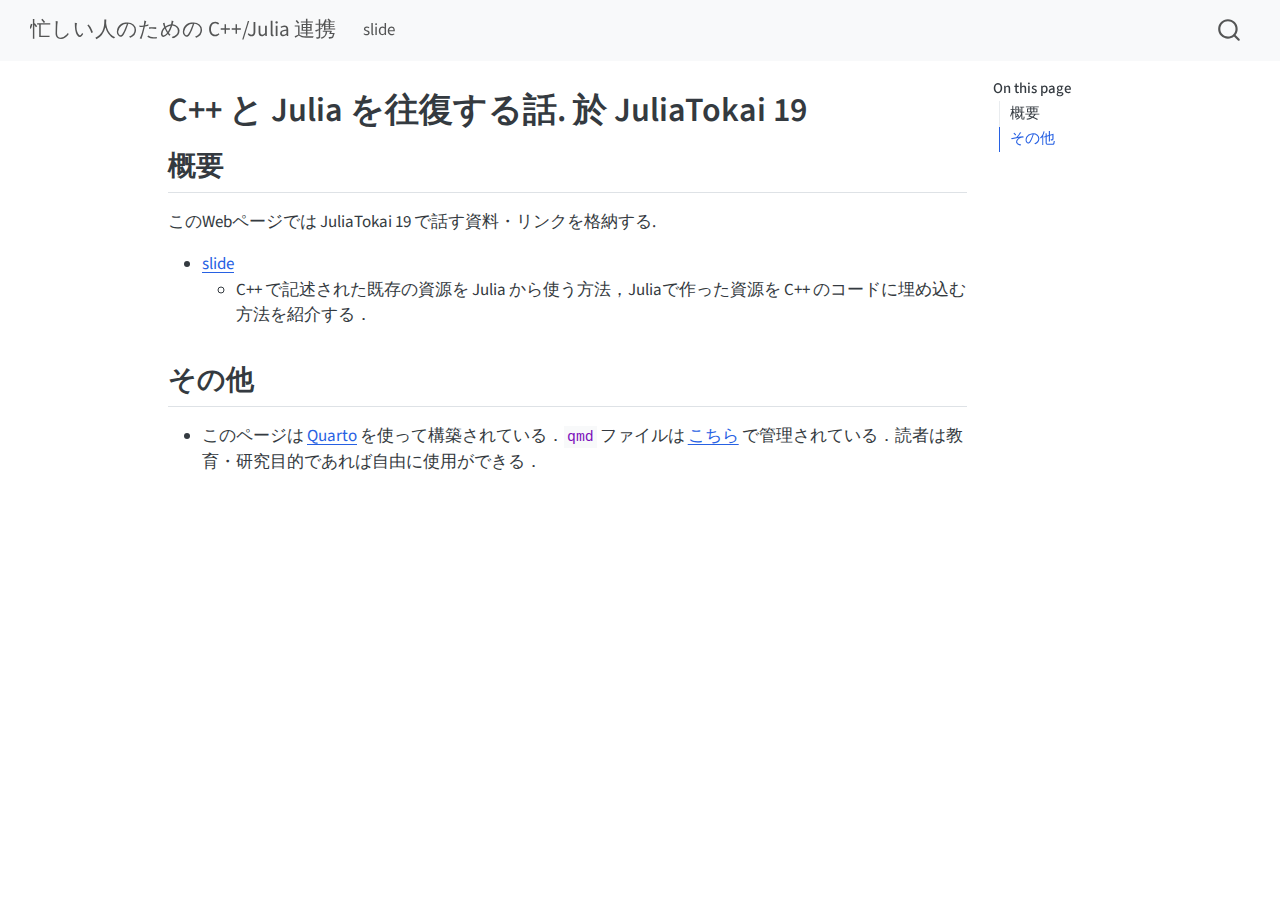
==== index.html @ 9eff5a00 "Built site for gh-pages" ====
<!DOCTYPE html>
<html xmlns="http://www.w3.org/1999/xhtml" lang="en" xml:lang="en"><head>

<meta charset="utf-8">
<meta name="generator" content="quarto-1.5.46">

<meta name="viewport" content="width=device-width, initial-scale=1.0, user-scalable=yes">


<title>C++ と Julia を往復する話. 於 JuliaTokai 19 – 忙しい人のための C++/Julia 連携</title>
<style>
code{white-space: pre-wrap;}
span.smallcaps{font-variant: small-caps;}
div.columns{display: flex; gap: min(4vw, 1.5em);}
div.column{flex: auto; overflow-x: auto;}
div.hanging-indent{margin-left: 1.5em; text-indent: -1.5em;}
ul.task-list{list-style: none;}
ul.task-list li input[type="checkbox"] {
  width: 0.8em;
  margin: 0 0.8em 0.2em -1em; /* quarto-specific, see https://github.com/quarto-dev/quarto-cli/issues/4556 */ 
  vertical-align: middle;
}
</style>


<script src="site_libs/quarto-nav/quarto-nav.js"></script>
<script src="site_libs/quarto-nav/headroom.min.js"></script>
<script src="site_libs/clipboard/clipboard.min.js"></script>
<script src="site_libs/quarto-search/autocomplete.umd.js"></script>
<script src="site_libs/quarto-search/fuse.min.js"></script>
<script src="site_libs/quarto-search/quarto-search.js"></script>
<meta name="quarto:offset" content="./">
<script src="site_libs/quarto-html/quarto.js"></script>
<script src="site_libs/quarto-html/popper.min.js"></script>
<script src="site_libs/quarto-html/tippy.umd.min.js"></script>
<script src="site_libs/quarto-html/anchor.min.js"></script>
<link href="site_libs/quarto-html/tippy.css" rel="stylesheet">
<link href="site_libs/quarto-html/quarto-syntax-highlighting.css" rel="stylesheet" id="quarto-text-highlighting-styles">
<script src="site_libs/bootstrap/bootstrap.min.js"></script>
<link href="site_libs/bootstrap/bootstrap-icons.css" rel="stylesheet">
<link href="site_libs/bootstrap/bootstrap.min.css" rel="stylesheet" id="quarto-bootstrap" data-mode="light">
<script id="quarto-search-options" type="application/json">{
  "location": "navbar",
  "copy-button": false,
  "collapse-after": 3,
  "panel-placement": "end",
  "type": "overlay",
  "limit": 50,
  "keyboard-shortcut": [
    "f",
    "/",
    "s"
  ],
  "show-item-context": false,
  "language": {
    "search-no-results-text": "No results",
    "search-matching-documents-text": "matching documents",
    "search-copy-link-title": "Copy link to search",
    "search-hide-matches-text": "Hide additional matches",
    "search-more-match-text": "more match in this document",
    "search-more-matches-text": "more matches in this document",
    "search-clear-button-title": "Clear",
    "search-text-placeholder": "",
    "search-detached-cancel-button-title": "Cancel",
    "search-submit-button-title": "Submit",
    "search-label": "Search"
  }
}</script>


</head>

<body class="nav-fixed">

<div id="quarto-search-results"></div>
  <header id="quarto-header" class="headroom fixed-top">
    <nav class="navbar navbar-expand-lg " data-bs-theme="dark">
      <div class="navbar-container container-fluid">
      <div class="navbar-brand-container mx-auto">
    <a class="navbar-brand" href="./index.html">
    <span class="navbar-title">忙しい人のための C++/Julia 連携</span>
    </a>
  </div>
            <div id="quarto-search" class="" title="Search"></div>
          <button class="navbar-toggler" type="button" data-bs-toggle="collapse" data-bs-target="#navbarCollapse" aria-controls="navbarCollapse" role="menu" aria-expanded="false" aria-label="Toggle navigation" onclick="if (window.quartoToggleHeadroom) { window.quartoToggleHeadroom(); }">
  <span class="navbar-toggler-icon"></span>
</button>
          <div class="collapse navbar-collapse" id="navbarCollapse">
            <ul class="navbar-nav navbar-nav-scroll me-auto">
  <li class="nav-item">
    <a class="nav-link" href="./slide/slide.html"> 
<span class="menu-text">slide</span></a>
  </li>  
</ul>
          </div> <!-- /navcollapse -->
            <div class="quarto-navbar-tools">
</div>
      </div> <!-- /container-fluid -->
    </nav>
</header>
<!-- content -->
<div id="quarto-content" class="quarto-container page-columns page-rows-contents page-layout-article page-navbar">
<!-- sidebar -->
<!-- margin-sidebar -->
    <div id="quarto-margin-sidebar" class="sidebar margin-sidebar">
        <nav id="TOC" role="doc-toc" class="toc-active">
    <h2 id="toc-title">On this page</h2>
   
  <ul>
  <li><a href="#概要" id="toc-概要" class="nav-link active" data-scroll-target="#概要">概要</a></li>
  <li><a href="#その他" id="toc-その他" class="nav-link" data-scroll-target="#その他">その他</a></li>
  </ul>
</nav>
    </div>
<!-- main -->
<main class="content" id="quarto-document-content">

<header id="title-block-header" class="quarto-title-block default">
<div class="quarto-title">
<h1 class="title">C++ と Julia を往復する話. 於 JuliaTokai 19</h1>
</div>



<div class="quarto-title-meta">

    
  
    
  </div>
  


</header>


<section id="概要" class="level2">
<h2 class="anchored" data-anchor-id="概要">概要</h2>
<p>このWebページでは JuliaTokai 19 で話す資料・リンクを格納する.</p>
<ul>
<li><a href="./slide/slide.html">slide</a>
<ul>
<li>C++ で記述された既存の資源を Julia から使う方法，Juliaで作った資源を C++ のコードに埋め込む方法を紹介する．</li>
</ul></li>
</ul>
</section>
<section id="その他" class="level2">
<h2 class="anchored" data-anchor-id="その他">その他</h2>
<ul>
<li>このページは <a href="https://quarto.org/">Quarto</a> を使って構築されている．<code>qmd</code> ファイルは <a href="https://github.com/AtelierArith/cxx_et_julia">こちら</a> で管理されている．読者は教育・研究目的であれば自由に使用ができる．</li>
</ul>


</section>

</main> <!-- /main -->
<script id="quarto-html-after-body" type="application/javascript">
window.document.addEventListener("DOMContentLoaded", function (event) {
  const toggleBodyColorMode = (bsSheetEl) => {
    const mode = bsSheetEl.getAttribute("data-mode");
    const bodyEl = window.document.querySelector("body");
    if (mode === "dark") {
      bodyEl.classList.add("quarto-dark");
      bodyEl.classList.remove("quarto-light");
    } else {
      bodyEl.classList.add("quarto-light");
      bodyEl.classList.remove("quarto-dark");
    }
  }
  const toggleBodyColorPrimary = () => {
    const bsSheetEl = window.document.querySelector("link#quarto-bootstrap");
    if (bsSheetEl) {
      toggleBodyColorMode(bsSheetEl);
    }
  }
  toggleBodyColorPrimary();  
  const icon = "";
  const anchorJS = new window.AnchorJS();
  anchorJS.options = {
    placement: 'right',
    icon: icon
  };
  anchorJS.add('.anchored');
  const isCodeAnnotation = (el) => {
    for (const clz of el.classList) {
      if (clz.startsWith('code-annotation-')) {                     
        return true;
      }
    }
    return false;
  }
  const onCopySuccess = function(e) {
    // button target
    const button = e.trigger;
    // don't keep focus
    button.blur();
    // flash "checked"
    button.classList.add('code-copy-button-checked');
    var currentTitle = button.getAttribute("title");
    button.setAttribute("title", "Copied!");
    let tooltip;
    if (window.bootstrap) {
      button.setAttribute("data-bs-toggle", "tooltip");
      button.setAttribute("data-bs-placement", "left");
      button.setAttribute("data-bs-title", "Copied!");
      tooltip = new bootstrap.Tooltip(button, 
        { trigger: "manual", 
          customClass: "code-copy-button-tooltip",
          offset: [0, -8]});
      tooltip.show();    
    }
    setTimeout(function() {
      if (tooltip) {
        tooltip.hide();
        button.removeAttribute("data-bs-title");
        button.removeAttribute("data-bs-toggle");
        button.removeAttribute("data-bs-placement");
      }
      button.setAttribute("title", currentTitle);
      button.classList.remove('code-copy-button-checked');
    }, 1000);
    // clear code selection
    e.clearSelection();
  }
  const getTextToCopy = function(trigger) {
      const codeEl = trigger.previousElementSibling.cloneNode(true);
      for (const childEl of codeEl.children) {
        if (isCodeAnnotation(childEl)) {
          childEl.remove();
        }
      }
      return codeEl.innerText;
  }
  const clipboard = new window.ClipboardJS('.code-copy-button:not([data-in-quarto-modal])', {
    text: getTextToCopy
  });
  clipboard.on('success', onCopySuccess);
  if (window.document.getElementById('quarto-embedded-source-code-modal')) {
    // For code content inside modals, clipBoardJS needs to be initialized with a container option
    // TODO: Check when it could be a function (https://github.com/zenorocha/clipboard.js/issues/860)
    const clipboardModal = new window.ClipboardJS('.code-copy-button[data-in-quarto-modal]', {
      text: getTextToCopy,
      container: window.document.getElementById('quarto-embedded-source-code-modal')
    });
    clipboardModal.on('success', onCopySuccess);
  }
    var localhostRegex = new RegExp(/^(?:http|https):\/\/localhost\:?[0-9]*\//);
    var mailtoRegex = new RegExp(/^mailto:/);
      var filterRegex = new RegExp('/' + window.location.host + '/');
    var isInternal = (href) => {
        return filterRegex.test(href) || localhostRegex.test(href) || mailtoRegex.test(href);
    }
    // Inspect non-navigation links and adorn them if external
 	var links = window.document.querySelectorAll('a[href]:not(.nav-link):not(.navbar-brand):not(.toc-action):not(.sidebar-link):not(.sidebar-item-toggle):not(.pagination-link):not(.no-external):not([aria-hidden]):not(.dropdown-item):not(.quarto-navigation-tool):not(.about-link)');
    for (var i=0; i<links.length; i++) {
      const link = links[i];
      if (!isInternal(link.href)) {
        // undo the damage that might have been done by quarto-nav.js in the case of
        // links that we want to consider external
        if (link.dataset.originalHref !== undefined) {
          link.href = link.dataset.originalHref;
        }
      }
    }
  function tippyHover(el, contentFn, onTriggerFn, onUntriggerFn) {
    const config = {
      allowHTML: true,
      maxWidth: 500,
      delay: 100,
      arrow: false,
      appendTo: function(el) {
          return el.parentElement;
      },
      interactive: true,
      interactiveBorder: 10,
      theme: 'quarto',
      placement: 'bottom-start',
    };
    if (contentFn) {
      config.content = contentFn;
    }
    if (onTriggerFn) {
      config.onTrigger = onTriggerFn;
    }
    if (onUntriggerFn) {
      config.onUntrigger = onUntriggerFn;
    }
    window.tippy(el, config); 
  }
  const noterefs = window.document.querySelectorAll('a[role="doc-noteref"]');
  for (var i=0; i<noterefs.length; i++) {
    const ref = noterefs[i];
    tippyHover(ref, function() {
      // use id or data attribute instead here
      let href = ref.getAttribute('data-footnote-href') || ref.getAttribute('href');
      try { href = new URL(href).hash; } catch {}
      const id = href.replace(/^#\/?/, "");
      const note = window.document.getElementById(id);
      if (note) {
        return note.innerHTML;
      } else {
        return "";
      }
    });
  }
  const xrefs = window.document.querySelectorAll('a.quarto-xref');
  const processXRef = (id, note) => {
    // Strip column container classes
    const stripColumnClz = (el) => {
      el.classList.remove("page-full", "page-columns");
      if (el.children) {
        for (const child of el.children) {
          stripColumnClz(child);
        }
      }
    }
    stripColumnClz(note)
    if (id === null || id.startsWith('sec-')) {
      // Special case sections, only their first couple elements
      const container = document.createElement("div");
      if (note.children && note.children.length > 2) {
        container.appendChild(note.children[0].cloneNode(true));
        for (let i = 1; i < note.children.length; i++) {
          const child = note.children[i];
          if (child.tagName === "P" && child.innerText === "") {
            continue;
          } else {
            container.appendChild(child.cloneNode(true));
            break;
          }
        }
        if (window.Quarto?.typesetMath) {
          window.Quarto.typesetMath(container);
        }
        return container.innerHTML
      } else {
        if (window.Quarto?.typesetMath) {
          window.Quarto.typesetMath(note);
        }
        return note.innerHTML;
      }
    } else {
      // Remove any anchor links if they are present
      const anchorLink = note.querySelector('a.anchorjs-link');
      if (anchorLink) {
        anchorLink.remove();
      }
      if (window.Quarto?.typesetMath) {
        window.Quarto.typesetMath(note);
      }
      // TODO in 1.5, we should make sure this works without a callout special case
      if (note.classList.contains("callout")) {
        return note.outerHTML;
      } else {
        return note.innerHTML;
      }
    }
  }
  for (var i=0; i<xrefs.length; i++) {
    const xref = xrefs[i];
    tippyHover(xref, undefined, function(instance) {
      instance.disable();
      let url = xref.getAttribute('href');
      let hash = undefined; 
      if (url.startsWith('#')) {
        hash = url;
      } else {
        try { hash = new URL(url).hash; } catch {}
      }
      if (hash) {
        const id = hash.replace(/^#\/?/, "");
        const note = window.document.getElementById(id);
        if (note !== null) {
          try {
            const html = processXRef(id, note.cloneNode(true));
            instance.setContent(html);
          } finally {
            instance.enable();
            instance.show();
          }
        } else {
          // See if we can fetch this
          fetch(url.split('#')[0])
          .then(res => res.text())
          .then(html => {
            const parser = new DOMParser();
            const htmlDoc = parser.parseFromString(html, "text/html");
            const note = htmlDoc.getElementById(id);
            if (note !== null) {
              const html = processXRef(id, note);
              instance.setContent(html);
            } 
          }).finally(() => {
            instance.enable();
            instance.show();
          });
        }
      } else {
        // See if we can fetch a full url (with no hash to target)
        // This is a special case and we should probably do some content thinning / targeting
        fetch(url)
        .then(res => res.text())
        .then(html => {
          const parser = new DOMParser();
          const htmlDoc = parser.parseFromString(html, "text/html");
          const note = htmlDoc.querySelector('main.content');
          if (note !== null) {
            // This should only happen for chapter cross references
            // (since there is no id in the URL)
            // remove the first header
            if (note.children.length > 0 && note.children[0].tagName === "HEADER") {
              note.children[0].remove();
            }
            const html = processXRef(null, note);
            instance.setContent(html);
          } 
        }).finally(() => {
          instance.enable();
          instance.show();
        });
      }
    }, function(instance) {
    });
  }
      let selectedAnnoteEl;
      const selectorForAnnotation = ( cell, annotation) => {
        let cellAttr = 'data-code-cell="' + cell + '"';
        let lineAttr = 'data-code-annotation="' +  annotation + '"';
        const selector = 'span[' + cellAttr + '][' + lineAttr + ']';
        return selector;
      }
      const selectCodeLines = (annoteEl) => {
        const doc = window.document;
        const targetCell = annoteEl.getAttribute("data-target-cell");
        const targetAnnotation = annoteEl.getAttribute("data-target-annotation");
        const annoteSpan = window.document.querySelector(selectorForAnnotation(targetCell, targetAnnotation));
        const lines = annoteSpan.getAttribute("data-code-lines").split(",");
        const lineIds = lines.map((line) => {
          return targetCell + "-" + line;
        })
        let top = null;
        let height = null;
        let parent = null;
        if (lineIds.length > 0) {
            //compute the position of the single el (top and bottom and make a div)
            const el = window.document.getElementById(lineIds[0]);
            top = el.offsetTop;
            height = el.offsetHeight;
            parent = el.parentElement.parentElement;
          if (lineIds.length > 1) {
            const lastEl = window.document.getElementById(lineIds[lineIds.length - 1]);
            const bottom = lastEl.offsetTop + lastEl.offsetHeight;
            height = bottom - top;
          }
          if (top !== null && height !== null && parent !== null) {
            // cook up a div (if necessary) and position it 
            let div = window.document.getElementById("code-annotation-line-highlight");
            if (div === null) {
              div = window.document.createElement("div");
              div.setAttribute("id", "code-annotation-line-highlight");
              div.style.position = 'absolute';
              parent.appendChild(div);
            }
            div.style.top = top - 2 + "px";
            div.style.height = height + 4 + "px";
            div.style.left = 0;
            let gutterDiv = window.document.getElementById("code-annotation-line-highlight-gutter");
            if (gutterDiv === null) {
              gutterDiv = window.document.createElement("div");
              gutterDiv.setAttribute("id", "code-annotation-line-highlight-gutter");
              gutterDiv.style.position = 'absolute';
              const codeCell = window.document.getElementById(targetCell);
              const gutter = codeCell.querySelector('.code-annotation-gutter');
              gutter.appendChild(gutterDiv);
            }
            gutterDiv.style.top = top - 2 + "px";
            gutterDiv.style.height = height + 4 + "px";
          }
          selectedAnnoteEl = annoteEl;
        }
      };
      const unselectCodeLines = () => {
        const elementsIds = ["code-annotation-line-highlight", "code-annotation-line-highlight-gutter"];
        elementsIds.forEach((elId) => {
          const div = window.document.getElementById(elId);
          if (div) {
            div.remove();
          }
        });
        selectedAnnoteEl = undefined;
      };
        // Handle positioning of the toggle
    window.addEventListener(
      "resize",
      throttle(() => {
        elRect = undefined;
        if (selectedAnnoteEl) {
          selectCodeLines(selectedAnnoteEl);
        }
      }, 10)
    );
    function throttle(fn, ms) {
    let throttle = false;
    let timer;
      return (...args) => {
        if(!throttle) { // first call gets through
            fn.apply(this, args);
            throttle = true;
        } else { // all the others get throttled
            if(timer) clearTimeout(timer); // cancel #2
            timer = setTimeout(() => {
              fn.apply(this, args);
              timer = throttle = false;
            }, ms);
        }
      };
    }
      // Attach click handler to the DT
      const annoteDls = window.document.querySelectorAll('dt[data-target-cell]');
      for (const annoteDlNode of annoteDls) {
        annoteDlNode.addEventListener('click', (event) => {
          const clickedEl = event.target;
          if (clickedEl !== selectedAnnoteEl) {
            unselectCodeLines();
            const activeEl = window.document.querySelector('dt[data-target-cell].code-annotation-active');
            if (activeEl) {
              activeEl.classList.remove('code-annotation-active');
            }
            selectCodeLines(clickedEl);
            clickedEl.classList.add('code-annotation-active');
          } else {
            // Unselect the line
            unselectCodeLines();
            clickedEl.classList.remove('code-annotation-active');
          }
        });
      }
  const findCites = (el) => {
    const parentEl = el.parentElement;
    if (parentEl) {
      const cites = parentEl.dataset.cites;
      if (cites) {
        return {
          el,
          cites: cites.split(' ')
        };
      } else {
        return findCites(el.parentElement)
      }
    } else {
      return undefined;
    }
  };
  var bibliorefs = window.document.querySelectorAll('a[role="doc-biblioref"]');
  for (var i=0; i<bibliorefs.length; i++) {
    const ref = bibliorefs[i];
    const citeInfo = findCites(ref);
    if (citeInfo) {
      tippyHover(citeInfo.el, function() {
        var popup = window.document.createElement('div');
        citeInfo.cites.forEach(function(cite) {
          var citeDiv = window.document.createElement('div');
          citeDiv.classList.add('hanging-indent');
          citeDiv.classList.add('csl-entry');
          var biblioDiv = window.document.getElementById('ref-' + cite);
          if (biblioDiv) {
            citeDiv.innerHTML = biblioDiv.innerHTML;
          }
          popup.appendChild(citeDiv);
        });
        return popup.innerHTML;
      });
    }
  }
});
</script>
</div> <!-- /content -->




</body></html>
---- site_libs/quarto-html/tippy.css ----
.tippy-box[data-animation=fade][data-state=hidden]{opacity:0}[data-tippy-root]{max-width:calc(100vw - 10px)}.tippy-box{position:relative;background-color:#333;color:#fff;border-radius:4px;font-size:14px;line-height:1.4;white-space:normal;outline:0;transition-property:transform,visibility,opacity}.tippy-box[data-placement^=top]>.tippy-arrow{bottom:0}.tippy-box[data-placement^=top]>.tippy-arrow:before{bottom:-7px;left:0;border-width:8px 8px 0;border-top-color:initial;transform-origin:center top}.tippy-box[data-placement^=bottom]>.tippy-arrow{top:0}.tippy-box[data-placement^=bottom]>.tippy-arrow:before{top:-7px;left:0;border-width:0 8px 8px;border-bottom-color:initial;transform-origin:center bottom}.tippy-box[data-placement^=left]>.tippy-arrow{right:0}.tippy-box[data-placement^=left]>.tippy-arrow:before{border-width:8px 0 8px 8px;border-left-color:initial;right:-7px;transform-origin:center left}.tippy-box[data-placement^=right]>.tippy-arrow{left:0}.tippy-box[data-placement^=right]>.tippy-arrow:before{left:-7px;border-width:8px 8px 8px 0;border-right-color:initial;transform-origin:center right}.tippy-box[data-inertia][data-state=visible]{transition-timing-function:cubic-bezier(.54,1.5,.38,1.11)}.tippy-arrow{width:16px;height:16px;color:#333}.tippy-arrow:before{content:"";position:absolute;border-color:transparent;border-style:solid}.tippy-content{position:relative;padding:5px 9px;z-index:1}
---- site_libs/quarto-html/quarto-syntax-highlighting.css ----
/* quarto syntax highlight colors */
:root {
  --quarto-hl-ot-color: #003B4F;
  --quarto-hl-at-color: #657422;
  --quarto-hl-ss-color: #20794D;
  --quarto-hl-an-color: #5E5E5E;
  --quarto-hl-fu-color: #4758AB;
  --quarto-hl-st-color: #20794D;
  --quarto-hl-cf-color: #003B4F;
  --quarto-hl-op-color: #5E5E5E;
  --quarto-hl-er-color: #AD0000;
  --quarto-hl-bn-color: #AD0000;
  --quarto-hl-al-color: #AD0000;
  --quarto-hl-va-color: #111111;
  --quarto-hl-bu-color: inherit;
  --quarto-hl-ex-color: inherit;
  --quarto-hl-pp-color: #AD0000;
  --quarto-hl-in-color: #5E5E5E;
  --quarto-hl-vs-color: #20794D;
  --quarto-hl-wa-color: #5E5E5E;
  --quarto-hl-do-color: #5E5E5E;
  --quarto-hl-im-color: #00769E;
  --quarto-hl-ch-color: #20794D;
  --quarto-hl-dt-color: #AD0000;
  --quarto-hl-fl-color: #AD0000;
  --quarto-hl-co-color: #5E5E5E;
  --quarto-hl-cv-color: #5E5E5E;
  --quarto-hl-cn-color: #8f5902;
  --quarto-hl-sc-color: #5E5E5E;
  --quarto-hl-dv-color: #AD0000;
  --quarto-hl-kw-color: #003B4F;
}

/* other quarto variables */
:root {
  --quarto-font-monospace: SFMono-Regular, Menlo, Monaco, Consolas, "Liberation Mono", "Courier New", monospace;
}

pre > code.sourceCode > span {
  color: #003B4F;
}

code span {
  color: #003B4F;
}

code.sourceCode > span {
  color: #003B4F;
}

div.sourceCode,
div.sourceCode pre.sourceCode {
  color: #003B4F;
}

code span.ot {
  color: #003B4F;
  font-style: inherit;
}

code span.at {
  color: #657422;
  font-style: inherit;
}

code span.ss {
  color: #20794D;
  font-style: inherit;
}

code span.an {
  color: #5E5E5E;
  font-style: inherit;
}

code span.fu {
  color: #4758AB;
  font-style: inherit;
}

code span.st {
  color: #20794D;
  font-style: inherit;
}

code span.cf {
  color: #003B4F;
  font-weight: bold;
  font-style: inherit;
}

code span.op {
  color: #5E5E5E;
  font-style: inherit;
}

code span.er {
  color: #AD0000;
  font-style: inherit;
}

code span.bn {
  color: #AD0000;
  font-style: inherit;
}

code span.al {
  color: #AD0000;
  font-style: inherit;
}

code span.va {
  color: #111111;
  font-style: inherit;
}

code span.bu {
  font-style: inherit;
}

code span.ex {
  font-style: inherit;
}

code span.pp {
  color: #AD0000;
  font-style: inherit;
}

code span.in {
  color: #5E5E5E;
  font-style: inherit;
}

code span.vs {
  color: #20794D;
  font-style: inherit;
}

code span.wa {
  color: #5E5E5E;
  font-style: italic;
}

code span.do {
  color: #5E5E5E;
  font-style: italic;
}

code span.im {
  color: #00769E;
  font-style: inherit;
}

code span.ch {
  color: #20794D;
  font-style: inherit;
}

code span.dt {
  color: #AD0000;
  font-style: inherit;
}

code span.fl {
  color: #AD0000;
  font-style: inherit;
}

code span.co {
  color: #5E5E5E;
  font-style: inherit;
}

code span.cv {
  color: #5E5E5E;
  font-style: italic;
}

code span.cn {
  color: #8f5902;
  font-style: inherit;
}

code span.sc {
  color: #5E5E5E;
  font-style: inherit;
}

code span.dv {
  color: #AD0000;
  font-style: inherit;
}

code span.kw {
  color: #003B4F;
  font-weight: bold;
  font-style: inherit;
}

.prevent-inlining {
  content: "</";
}

/*# sourceMappingURL=debc5d5d77c3f9108843748ff7464032.css.map */
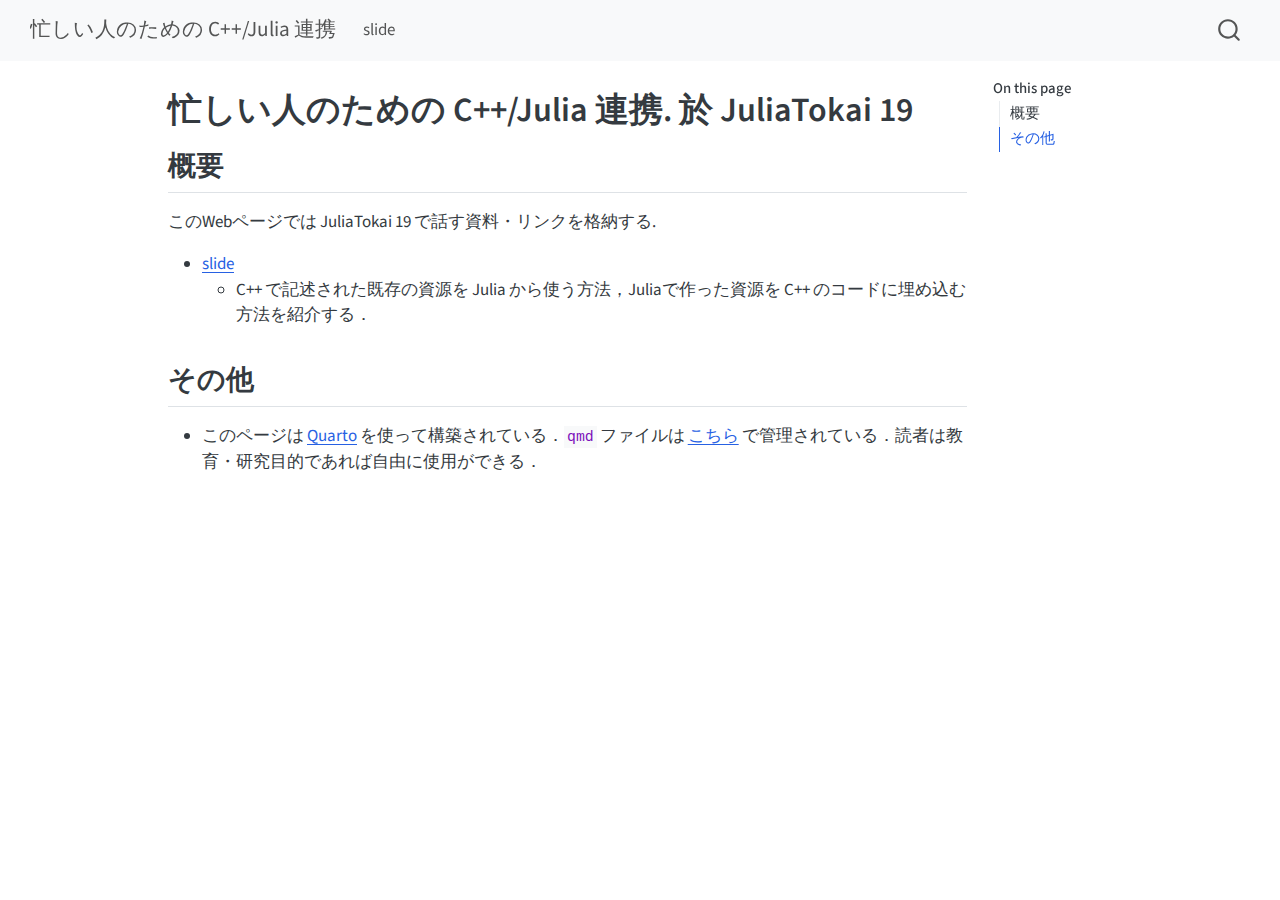
==== commit 3ded6423: "Built site for gh-pages" ====
--- a/index.html
+++ b/index.html
@@ -2,12 +2,12 @@
 <html xmlns="http://www.w3.org/1999/xhtml" lang="en" xml:lang="en"><head>
 
 <meta charset="utf-8">
-<meta name="generator" content="quarto-1.5.46">
+<meta name="generator" content="quarto-1.4.555">
 
 <meta name="viewport" content="width=device-width, initial-scale=1.0, user-scalable=yes">
 
 
-<title>C++ と Julia を往復する話. 於 JuliaTokai 19 – 忙しい人のための C++/Julia 連携</title>
+<title>忙しい人のための C++/Julia 連携 - 忙しい人のための C++/Julia 連携. 於 JuliaTokai 19</title>
 <style>
 code{white-space: pre-wrap;}
 span.smallcaps{font-variant: small-caps;}
@@ -82,7 +82,7 @@
     </a>
   </div>
             <div id="quarto-search" class="" title="Search"></div>
-          <button class="navbar-toggler" type="button" data-bs-toggle="collapse" data-bs-target="#navbarCollapse" aria-controls="navbarCollapse" role="menu" aria-expanded="false" aria-label="Toggle navigation" onclick="if (window.quartoToggleHeadroom) { window.quartoToggleHeadroom(); }">
+          <button class="navbar-toggler" type="button" data-bs-toggle="collapse" data-bs-target="#navbarCollapse" aria-controls="navbarCollapse" aria-expanded="false" aria-label="Toggle navigation" onclick="if (window.quartoToggleHeadroom) { window.quartoToggleHeadroom(); }">
   <span class="navbar-toggler-icon"></span>
 </button>
           <div class="collapse navbar-collapse" id="navbarCollapse">
@@ -93,7 +93,7 @@
   </li>  
 </ul>
           </div> <!-- /navcollapse -->
-            <div class="quarto-navbar-tools">
+          <div class="quarto-navbar-tools">
 </div>
       </div> <!-- /container-fluid -->
     </nav>
@@ -117,7 +117,7 @@
 
 <header id="title-block-header" class="quarto-title-block default">
 <div class="quarto-title">
-<h1 class="title">C++ と Julia を往復する話. 於 JuliaTokai 19</h1>
+<h1 class="title">忙しい人のための C++/Julia 連携. 於 JuliaTokai 19</h1>
 </div>
 
 
@@ -189,7 +189,18 @@
     }
     return false;
   }
-  const onCopySuccess = function(e) {
+  const clipboard = new window.ClipboardJS('.code-copy-button', {
+    text: function(trigger) {
+      const codeEl = trigger.previousElementSibling.cloneNode(true);
+      for (const childEl of codeEl.children) {
+        if (isCodeAnnotation(childEl)) {
+          childEl.remove();
+        }
+      }
+      return codeEl.innerText;
+    }
+  });
+  clipboard.on('success', function(e) {
     // button target
     const button = e.trigger;
     // don't keep focus
@@ -221,37 +232,15 @@
     }, 1000);
     // clear code selection
     e.clearSelection();
-  }
-  const getTextToCopy = function(trigger) {
-      const codeEl = trigger.previousElementSibling.cloneNode(true);
-      for (const childEl of codeEl.children) {
-        if (isCodeAnnotation(childEl)) {
-          childEl.remove();
-        }
-      }
-      return codeEl.innerText;
-  }
-  const clipboard = new window.ClipboardJS('.code-copy-button:not([data-in-quarto-modal])', {
-    text: getTextToCopy
   });
-  clipboard.on('success', onCopySuccess);
-  if (window.document.getElementById('quarto-embedded-source-code-modal')) {
-    // For code content inside modals, clipBoardJS needs to be initialized with a container option
-    // TODO: Check when it could be a function (https://github.com/zenorocha/clipboard.js/issues/860)
-    const clipboardModal = new window.ClipboardJS('.code-copy-button[data-in-quarto-modal]', {
-      text: getTextToCopy,
-      container: window.document.getElementById('quarto-embedded-source-code-modal')
-    });
-    clipboardModal.on('success', onCopySuccess);
-  }
     var localhostRegex = new RegExp(/^(?:http|https):\/\/localhost\:?[0-9]*\//);
     var mailtoRegex = new RegExp(/^mailto:/);
-      var filterRegex = new RegExp('/' + window.location.host + '/');
+      var filterRegex = new RegExp("https:\/\/AtelierArith\.github\.io\/cxx_et_julia\/");
     var isInternal = (href) => {
         return filterRegex.test(href) || localhostRegex.test(href) || mailtoRegex.test(href);
     }
     // Inspect non-navigation links and adorn them if external
- 	var links = window.document.querySelectorAll('a[href]:not(.nav-link):not(.navbar-brand):not(.toc-action):not(.sidebar-link):not(.sidebar-item-toggle):not(.pagination-link):not(.no-external):not([aria-hidden]):not(.dropdown-item):not(.quarto-navigation-tool):not(.about-link)');
+ 	var links = window.document.querySelectorAll('a[href]:not(.nav-link):not(.navbar-brand):not(.toc-action):not(.sidebar-link):not(.sidebar-item-toggle):not(.pagination-link):not(.no-external):not([aria-hidden]):not(.dropdown-item):not(.quarto-navigation-tool)');
     for (var i=0; i<links.length; i++) {
       const link = links[i];
       if (!isInternal(link.href)) {
--- a/site_libs/quarto-html/quarto-syntax-highlighting.css
+++ b/site_libs/quarto-html/quarto-syntax-highlighting.css
@@ -85,7 +85,6 @@
 
 code span.cf {
   color: #003B4F;
-  font-weight: bold;
   font-style: inherit;
 }
 
@@ -194,7 +193,6 @@
 
 code span.kw {
   color: #003B4F;
-  font-weight: bold;
   font-style: inherit;
 }
 
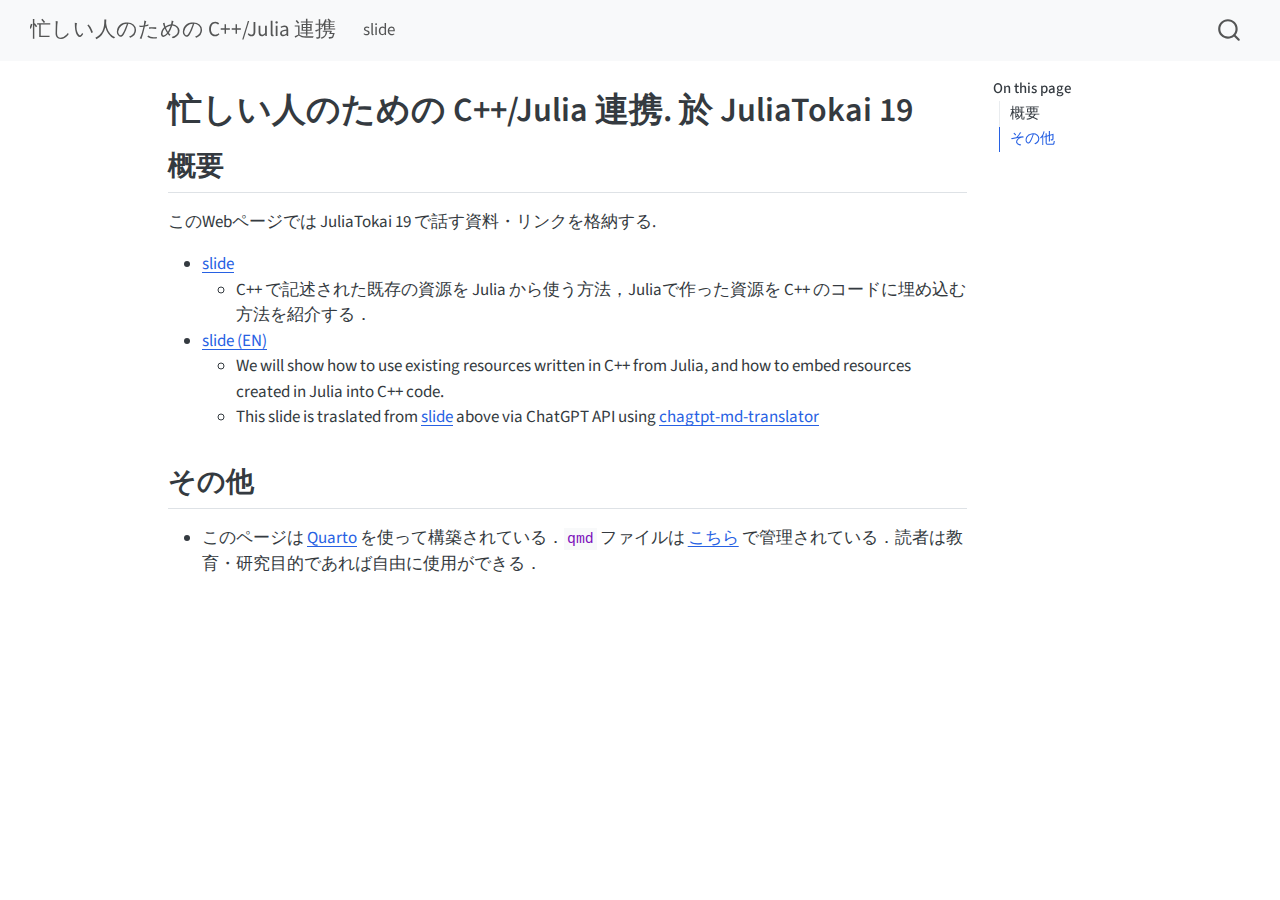
==== commit c8a3fc85: "Built site for gh-pages" ====
--- a/index.html
+++ b/index.html
@@ -2,7 +2,7 @@
 <html xmlns="http://www.w3.org/1999/xhtml" lang="en" xml:lang="en"><head>
 
 <meta charset="utf-8">
-<meta name="generator" content="quarto-1.4.555">
+<meta name="generator" content="quarto-1.4.556">
 
 <meta name="viewport" content="width=device-width, initial-scale=1.0, user-scalable=yes">
 
@@ -142,6 +142,11 @@
 <ul>
 <li>C++ で記述された既存の資源を Julia から使う方法，Juliaで作った資源を C++ のコードに埋め込む方法を紹介する．</li>
 </ul></li>
+<li><a href="./slide/slide_en.html">slide (EN)</a>
+<ul>
+<li>We will show how to use existing resources written in C++ from Julia, and how to embed resources created in Julia into C++ code.</li>
+<li>This slide is traslated from <a href="./slide/slide.html">slide</a> above via ChatGPT API using <a href="https://github.com/smikitky/chatgpt-md-translator">chagtpt-md-translator</a></li>
+</ul></li>
 </ul>
 </section>
 <section id="その他" class="level2">
